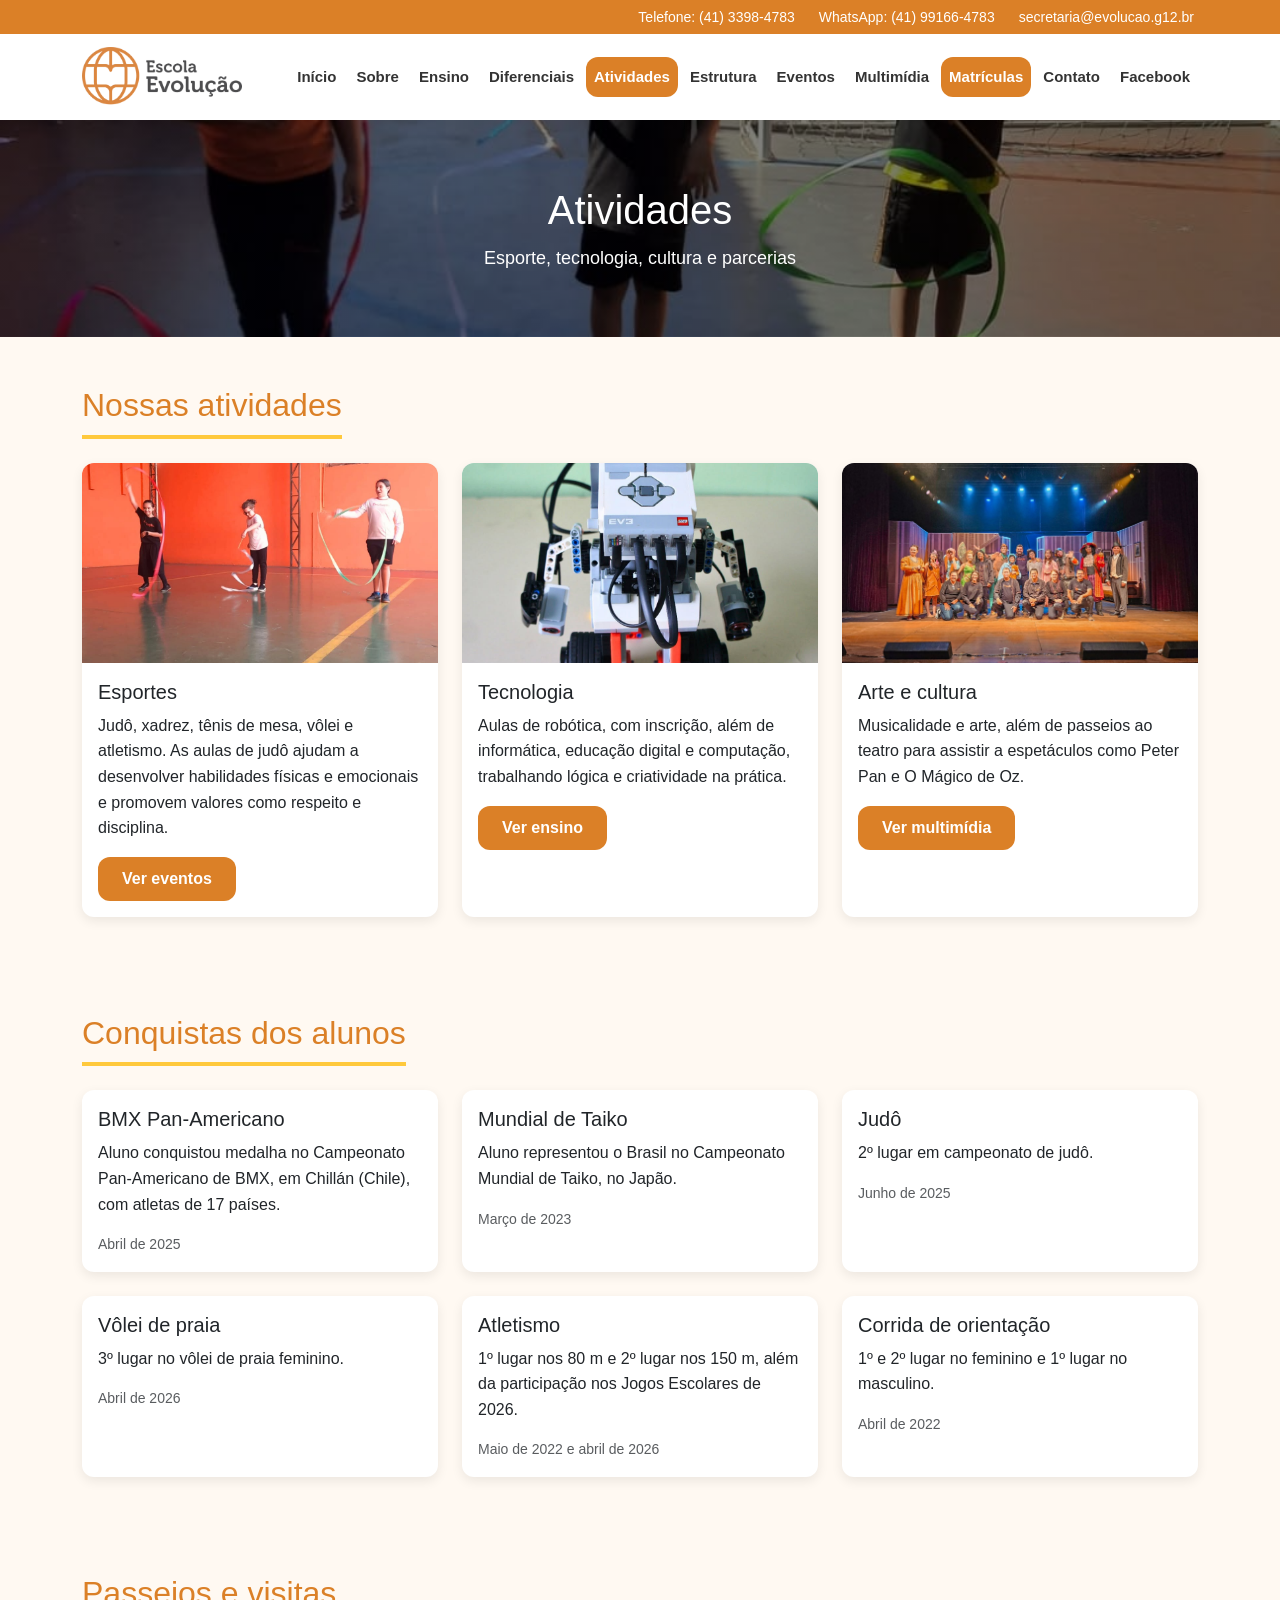
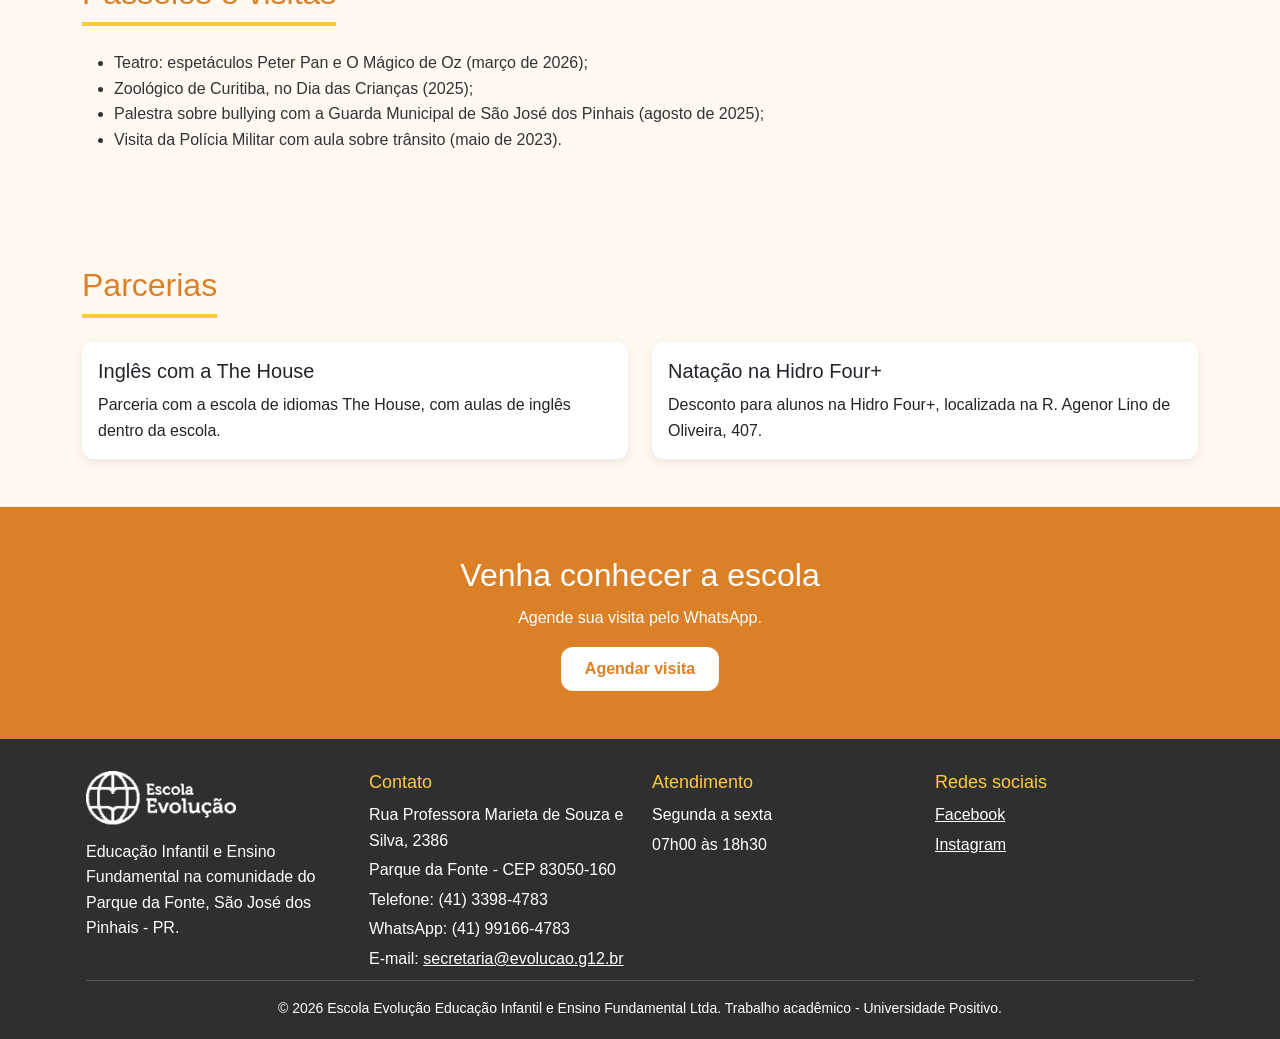
==== atividades.html @ ef8113a2 "Subindo Projeto" ====
<!DOCTYPE html>
<html lang="pt-BR">
<head>
    <meta charset="UTF-8">
    <meta name="viewport" content="width=device-width, initial-scale=1.0">
    <title>Atividades | Escola Evolução</title>
    <link rel="stylesheet" href="css/bootstrap.min.css">
    <link rel="stylesheet" href="css/style.css">
    <style>
        .banner-pagina {
            background-image: linear-gradient(rgba(0, 0, 0, 0.5), rgba(0, 0, 0, 0.5)), url("assets/images/quadra-externa.jpg");
        }
    </style>
</head>
<body>
    <header class="cabecalho">
        <div class="faixa-topo">
            <div class="conteudo faixa-topo-itens">
                <span>Telefone: (41) 3398-4783</span>
                <a href="https://wa.me/5541991664783" target="_blank">WhatsApp: (41) 99166-4783</a>
                <a href="mailto:secretaria@evolucao.g12.br">secretaria@evolucao.g12.br</a>
            </div>
        </div>
        <nav class="navbar navbar-expand-xl">
            <div class="container">
                <a class="navbar-brand logo" href="index.html">
                    <img src="assets/images/logo-color.png" alt="Logo da Escola Evolução">
                </a>
                <button class="navbar-toggler" type="button" data-bs-toggle="collapse" data-bs-target="#menu-principal" aria-controls="menu-principal" aria-expanded="false" aria-label="Abrir menu">
                    <span class="navbar-toggler-icon"></span>
                </button>
                <div class="collapse navbar-collapse" id="menu-principal">
                    <ul class="navbar-nav ms-auto gap-1">
                        <li class="nav-item"><a class="nav-link menu-link" href="index.html">Início</a></li>
                        <li class="nav-item"><a class="nav-link menu-link" href="sobre.html">Sobre</a></li>
                        <li class="nav-item"><a class="nav-link menu-link" href="ensino.html">Ensino</a></li>
                        <li class="nav-item"><a class="nav-link menu-link" href="diferenciais.html">Diferenciais</a></li>
                        <li class="nav-item"><a class="nav-link menu-link ativo" href="atividades.html">Atividades</a></li>
                        <li class="nav-item"><a class="nav-link menu-link" href="estrutura.html">Estrutura</a></li>
                        <li class="nav-item"><a class="nav-link menu-link" href="eventos.html">Eventos</a></li>
                        <li class="nav-item"><a class="nav-link menu-link" href="multimidia.html">Multimídia</a></li>
                        <li class="nav-item"><a class="nav-link menu-link menu-destaque" href="matriculas.html">Matrículas</a></li>
                        <li class="nav-item"><a class="nav-link menu-link" href="contato.html">Contato</a></li>
                        <li class="nav-item"><a class="nav-link menu-link" href="https://www.facebook.com/evolucaosjp" target="_blank">Facebook</a></li>
                    </ul>
                </div>
            </div>
        </nav>
    </header>

    <main>
        <section class="banner-pagina">
            <div class="container">
                <h1>Atividades</h1>
                <p>Esporte, tecnologia, cultura e parcerias</p>
            </div>
        </section>

        <section class="secao">
            <div class="container">
                <h2 class="titulo-secao">Nossas atividades</h2>
                <div class="row g-4">
                    <div class="col-md-4">
                        <article class="card card-escola h-100">
                            <img src="assets/images/quadra-coberta.jpg" class="card-img-top" alt="Quadra coberta com parede laranja e alunos em atividade">
                            <div class="card-body">
                                <h3 class="card-title fs-5">Esportes</h3>
                                <p class="card-text">Judô, xadrez, tênis de mesa, vôlei e atletismo. As aulas de judô ajudam a desenvolver habilidades físicas e emocionais e promovem valores como respeito e disciplina.</p>
                                <a class="btn btn-escola" href="eventos.html">Ver eventos</a>
                            </div>
                        </article>
                    </div>
                    <div class="col-md-4">
                        <article class="card card-escola h-100">
                            <img src="assets/images/robotica.jpg" class="card-img-top" alt="Robô de robótica educacional montado pelos alunos">
                            <div class="card-body">
                                <h3 class="card-title fs-5">Tecnologia</h3>
                                <p class="card-text">Aulas de robótica, com inscrição, além de informática, educação digital e computação, trabalhando lógica e criatividade na prática.</p>
                                <a class="btn btn-escola" href="ensino.html">Ver ensino</a>
                            </div>
                        </article>
                    </div>
                    <div class="col-md-4">
                        <article class="card card-escola h-100">
                            <img src="assets/images/teatro-peter-pan.jpg" class="card-img-top" alt="Alunos no palco do teatro após o espetáculo Peter Pan">
                            <div class="card-body">
                                <h3 class="card-title fs-5">Arte e cultura</h3>
                                <p class="card-text">Musicalidade e arte, além de passeios ao teatro para assistir a espetáculos como Peter Pan e O Mágico de Oz.</p>
                                <a class="btn btn-escola" href="multimidia.html">Ver multimídia</a>
                            </div>
                        </article>
                    </div>
                </div>
            </div>
        </section>

        <section class="secao">
            <div class="container">
                <h2 class="titulo-secao">Conquistas dos alunos</h2>
                <div class="row g-4">
                    <div class="col-md-6 col-lg-4">
                        <article class="card card-escola h-100">
                            <div class="card-body">
                                <h3 class="card-title fs-5">BMX Pan-Americano</h3>
                                <p class="card-text">Aluno conquistou medalha no Campeonato Pan-Americano de BMX, em Chillán (Chile), com atletas de 17 países.</p>
                                <p class="small text-muted mb-0">Abril de 2025</p>
                            </div>
                        </article>
                    </div>
                    <div class="col-md-6 col-lg-4">
                        <article class="card card-escola h-100">
                            <div class="card-body">
                                <h3 class="card-title fs-5">Mundial de Taiko</h3>
                                <p class="card-text">Aluno representou o Brasil no Campeonato Mundial de Taiko, no Japão.</p>
                                <p class="small text-muted mb-0">Março de 2023</p>
                            </div>
                        </article>
                    </div>
                    <div class="col-md-6 col-lg-4">
                        <article class="card card-escola h-100">
                            <div class="card-body">
                                <h3 class="card-title fs-5">Judô</h3>
                                <p class="card-text">2º lugar em campeonato de judô.</p>
                                <p class="small text-muted mb-0">Junho de 2025</p>
                            </div>
                        </article>
                    </div>
                    <div class="col-md-6 col-lg-4">
                        <article class="card card-escola h-100">
                            <div class="card-body">
                                <h3 class="card-title fs-5">Vôlei de praia</h3>
                                <p class="card-text">3º lugar no vôlei de praia feminino.</p>
                                <p class="small text-muted mb-0">Abril de 2026</p>
                            </div>
                        </article>
                    </div>
                    <div class="col-md-6 col-lg-4">
                        <article class="card card-escola h-100">
                            <div class="card-body">
                                <h3 class="card-title fs-5">Atletismo</h3>
                                <p class="card-text">1º lugar nos 80 m e 2º lugar nos 150 m, além da participação nos Jogos Escolares de 2026.</p>
                                <p class="small text-muted mb-0">Maio de 2022 e abril de 2026</p>
                            </div>
                        </article>
                    </div>
                    <div class="col-md-6 col-lg-4">
                        <article class="card card-escola h-100">
                            <div class="card-body">
                                <h3 class="card-title fs-5">Corrida de orientação</h3>
                                <p class="card-text">1º e 2º lugar no feminino e 1º lugar no masculino.</p>
                                <p class="small text-muted mb-0">Abril de 2022</p>
                            </div>
                        </article>
                    </div>
                </div>
            </div>
        </section>

        <section class="secao">
            <div class="container">
                <h2 class="titulo-secao">Passeios e visitas</h2>
                <ul>
                    <li>Teatro: espetáculos Peter Pan e O Mágico de Oz (março de 2026);</li>
                    <li>Zoológico de Curitiba, no Dia das Crianças (2025);</li>
                    <li>Palestra sobre bullying com a Guarda Municipal de São José dos Pinhais (agosto de 2025);</li>
                    <li>Visita da Polícia Militar com aula sobre trânsito (maio de 2023).</li>
                </ul>
            </div>
        </section>

        <section class="secao">
            <div class="container">
                <h2 class="titulo-secao">Parcerias</h2>
                <div class="row g-4">
                    <div class="col-md-6">
                        <article class="card card-escola h-100">
                            <div class="card-body">
                                <h3 class="card-title fs-5">Inglês com a The House</h3>
                                <p class="card-text">Parceria com a escola de idiomas The House, com aulas de inglês dentro da escola.</p>
                            </div>
                        </article>
                    </div>
                    <div class="col-md-6">
                        <article class="card card-escola h-100">
                            <div class="card-body">
                                <h3 class="card-title fs-5">Natação na Hidro Four+</h3>
                                <p class="card-text">Desconto para alunos na Hidro Four+, localizada na R. Agenor Lino de Oliveira, 407.</p>
                            </div>
                        </article>
                    </div>
                </div>
            </div>
        </section>

        <section class="faixa-chamada">
            <div class="container">
                <h2>Venha conhecer a escola</h2>
                <p>Agende sua visita pelo WhatsApp.</p>
                <a class="btn btn-escola btn-claro" href="https://wa.me/5541991664783" target="_blank">Agendar visita</a>
            </div>
        </section>
    </main>

    <footer class="rodape">
        <div class="conteudo">
            <div class="rodape-colunas">
                <div>
                    <img class="rodape-logo" src="assets/images/logo-white.png" alt="Logo da Escola Evolução">
                    <p>Educação Infantil e Ensino Fundamental na comunidade do Parque da Fonte, São José dos Pinhais - PR.</p>
                </div>
                <div>
                    <h3>Contato</h3>
                    <p>Rua Professora Marieta de Souza e Silva, 2386</p>
                    <p>Parque da Fonte - CEP 83050-160</p>
                    <p>Telefone: (41) 3398-4783</p>
                    <p>WhatsApp: (41) 99166-4783</p>
                    <p>E-mail: <a href="mailto:secretaria@evolucao.g12.br">secretaria@evolucao.g12.br</a></p>
                </div>
                <div>
                    <h3>Atendimento</h3>
                    <p>Segunda a sexta</p>
                    <p>07h00 às 18h30</p>
                </div>
                <div>
                    <h3>Redes sociais</h3>
                    <p><a href="https://www.facebook.com/evolucaosjp" target="_blank">Facebook</a></p>
                    <p><a href="https://www.instagram.com/evolucaosjp" target="_blank">Instagram</a></p>
                </div>
            </div>
            <p class="rodape-copyright">&copy; 2026 Escola Evolução Educação Infantil e Ensino Fundamental Ltda. Trabalho acadêmico - Universidade Positivo.</p>
        </div>
    </footer>

    <script src="js/bootstrap.bundle.min.js"></script>
    <script src="js/script.js"></script>
</body>
</html>
---- css/style.css ----
/*
    Projeto: Site institucional - Escola Evolução (São José dos Pinhais - PR)
    Disciplina: Desenvolvimento Front-End para Web - Universidade Positivo
    Arquivo: style.css
    Descrição: estilos compartilhados por todas as páginas (com Bootstrap e com CSS puro).
*/

:root {
    --cor-principal: #DB8027;
    --cor-principal-escura: #B5651A;
    --cor-destaque: #FFC93C;
    --cor-texto: #333333;
    --cor-fundo: #FFF9F2;
    --cor-branca: #FFFFFF;
    --cor-rodape: #2F2F2F;
    --fonte-texto: Arial, Helvetica, sans-serif;
    --fonte-titulo: "Arial Rounded MT Bold", Arial, Helvetica, sans-serif;
    --raio: 12px;
    --sombra: 0 4px 12px rgba(0, 0, 0, 0.08);
}

* {
    box-sizing: border-box;
}

body {
    margin: 0;
    font-family: var(--fonte-texto);
    font-size: 16px;
    line-height: 1.6;
    color: var(--cor-texto);
    background-color: var(--cor-fundo);
}

h1,
h2,
h3 {
    font-family: var(--fonte-titulo);
    color: var(--cor-principal);
    line-height: 1.3;
}

a {
    color: var(--cor-principal);
}

img {
    max-width: 100%;
    display: block;
}

.conteudo {
    max-width: 1140px;
    margin: 0 auto;
    padding: 0 16px;
}

.secao {
    padding: 48px 0;
}

.titulo-secao {
    display: inline-block;
    margin-bottom: 24px;
    padding-bottom: 8px;
    border-bottom: 4px solid var(--cor-destaque);
}

.btn-escola {
    display: inline-block;
    padding: 10px 24px;
    border: none;
    border-radius: var(--raio);
    background-color: var(--cor-principal);
    color: var(--cor-branca);
    font-weight: bold;
    text-decoration: none;
    cursor: pointer;
}

.btn-escola:hover {
    background-color: var(--cor-principal-escura);
    color: var(--cor-branca);
}

.card-escola {
    background-color: var(--cor-branca);
    border: none;
    border-radius: var(--raio);
    box-shadow: var(--sombra);
    overflow: hidden;
}

.card-escola img {
    width: 100%;
    height: 200px;
    object-fit: cover;
}

.cabecalho {
    background-color: var(--cor-branca);
    box-shadow: var(--sombra);
}

.logo img {
    height: 60px;
    width: auto;
}

.menu-link {
    display: block;
    padding: 8px 10px;
    border-radius: var(--raio);
    color: var(--cor-texto);
    font-size: 15px;
    font-weight: bold;
    text-decoration: none;
}

.menu-link:hover,
.menu-link.ativo {
    background-color: var(--cor-principal);
    color: var(--cor-branca);
}

.menu {
    display: flex;
    flex-wrap: wrap;
    justify-content: space-between;
    align-items: center;
    padding-top: 10px;
    padding-bottom: 10px;
}

#menu-botao {
    padding: 6px 12px;
    border: 2px solid var(--cor-principal);
    border-radius: var(--raio);
    background-color: var(--cor-branca);
    color: var(--cor-principal);
    font-size: 24px;
    cursor: pointer;
}

.menu-lista {
    display: none;
    width: 100%;
    margin: 10px 0 0;
    padding: 0;
    list-style: none;
}

.menu-lista.aberto {
    display: flex;
    flex-direction: column;
    gap: 4px;
}

.menu-link.menu-destaque {
    background-color: var(--cor-principal);
    color: var(--cor-branca);
}

.menu-link.menu-destaque:hover {
    background-color: var(--cor-principal-escura);
}

.faixa-topo {
    padding: 6px 0;
    background-color: var(--cor-principal);
    color: var(--cor-branca);
    font-size: 14px;
}

.faixa-topo-itens {
    display: flex;
    flex-wrap: wrap;
    justify-content: center;
    gap: 4px 24px;
}

.faixa-topo a {
    color: var(--cor-branca);
    text-decoration: none;
}

.banner-pagina {
    padding: 64px 0;
    background-color: var(--cor-principal);
    background-size: cover;
    background-position: center;
    color: var(--cor-branca);
    text-align: center;
}

.banner-grande {
    padding: 120px 0;
}

.banner-pagina h1 {
    margin: 0 0 8px;
    color: var(--cor-branca);
}

.banner-pagina p {
    margin: 0;
    font-size: 18px;
}

.duas-colunas {
    display: flex;
    flex-direction: column;
    align-items: center;
    gap: 32px;
}

.duas-colunas > * {
    flex: 1;
}

.duas-colunas img {
    width: 100%;
    max-height: 400px;
    object-fit: cover;
    border-radius: var(--raio);
    box-shadow: var(--sombra);
}

.lista-blocos {
    display: flex;
    flex-wrap: wrap;
    gap: 24px;
}

.lista-blocos > * {
    flex: 1 1 240px;
}

.card-corpo {
    padding: 20px;
}

.card-corpo h3 {
    margin-top: 0;
}

.video-vertical {
    display: block;
    width: auto;
    max-width: 100%;
    max-height: 600px;
    margin: 0 auto;
}

.imagem-secao {
    height: 320px;
    object-fit: cover;
}

.galeria {
    display: grid;
    grid-template-columns: 1fr;
    gap: 16px;
}

.galeria figure {
    margin: 0;
}

.tabela-escola thead th {
    background-color: var(--cor-principal);
    color: var(--cor-branca);
}

.campo {
    border: 2px solid #DDDDDD;
    border-radius: var(--raio);
}

.campo:hover {
    border-color: var(--cor-destaque);
}

.campo:focus {
    border-color: var(--cor-principal);
    box-shadow: 0 0 0 3px rgba(219, 128, 39, 0.25);
    outline: none;
}

.campo:focus:invalid {
    border-color: #DC3545;
    box-shadow: 0 0 0 3px rgba(220, 53, 69, 0.25);
}

.linha-tempo {
    margin: 0;
    padding: 0 0 0 24px;
    border-left: 4px solid var(--cor-principal);
    list-style: none;
}

.linha-tempo li {
    margin-bottom: 24px;
}

.linha-tempo-ano {
    display: inline-block;
    padding: 2px 12px;
    border-radius: var(--raio);
    background-color: var(--cor-principal);
    color: var(--cor-branca);
    font-weight: bold;
}

.lista-valores {
    display: flex;
    flex-wrap: wrap;
    gap: 12px;
    margin: 24px 0;
    padding: 0;
    list-style: none;
}

.lista-valores li {
    padding: 8px 18px;
    border: 2px solid var(--cor-principal);
    border-radius: var(--raio);
    background-color: var(--cor-branca);
    color: var(--cor-principal-escura);
    font-weight: bold;
}

.citacao {
    margin: 0;
    padding: 16px 24px;
    border-left: 6px solid var(--cor-principal);
    background-color: var(--cor-branca);
    border-radius: var(--raio);
    font-size: 20px;
}

.faixa-chamada {
    padding: 48px 0;
    background-color: var(--cor-principal);
    color: var(--cor-branca);
    text-align: center;
}

.faixa-chamada h2 {
    margin-top: 0;
    color: var(--cor-branca);
}

.btn-claro {
    background-color: var(--cor-branca);
    color: var(--cor-principal);
}

.btn-claro:hover {
    background-color: var(--cor-destaque);
    color: var(--cor-texto);
}

.rodape {
    padding: 32px 0 16px;
    background-color: var(--cor-rodape);
    color: var(--cor-branca);
}

.rodape-colunas {
    display: flex;
    flex-direction: column;
    gap: 24px;
}

.rodape-colunas > div {
    flex: 1;
}

.rodape-logo {
    height: 56px;
    width: auto;
    margin-bottom: 12px;
}

.rodape h3 {
    margin-top: 0;
    font-size: 18px;
    color: var(--cor-destaque);
}

.rodape p {
    margin: 4px 0;
}

.rodape a {
    color: var(--cor-branca);
}

.rodape a:hover {
    color: var(--cor-destaque);
}

.rodape-copyright {
    margin-top: 24px;
    padding-top: 16px;
    border-top: 1px solid #555555;
    text-align: center;
    font-size: 14px;
}

@media (min-width: 768px) {
    .faixa-topo-itens {
        justify-content: flex-end;
    }

    .duas-colunas {
        flex-direction: row;
    }

    .galeria {
        grid-template-columns: repeat(2, 1fr);
    }

    .rodape-colunas {
        flex-direction: row;
        justify-content: space-between;
    }
}

@media (min-width: 1200px) {
    #menu-botao {
        display: none;
    }

    .menu-lista {
        display: flex;
        flex-direction: row;
        gap: 4px;
        width: auto;
        margin: 0;
    }

    .galeria {
        grid-template-columns: repeat(4, 1fr);
    }
}
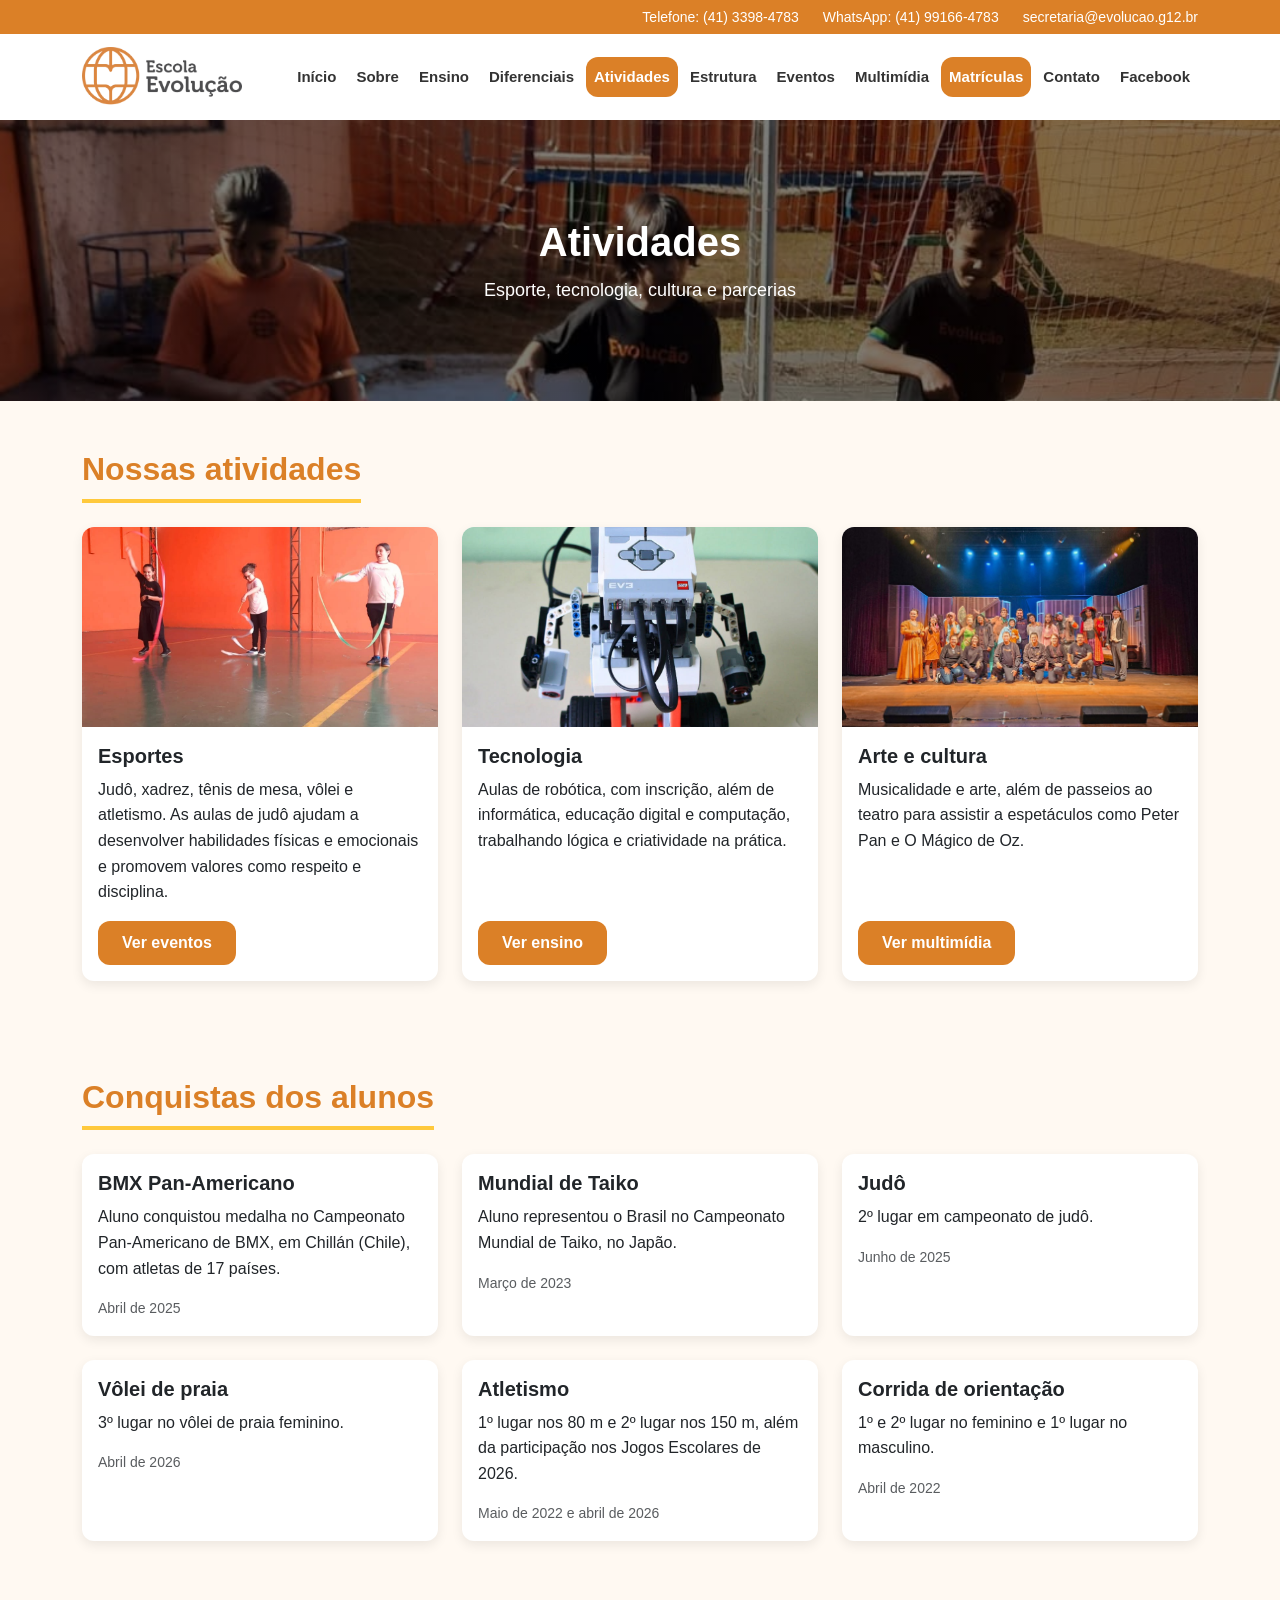
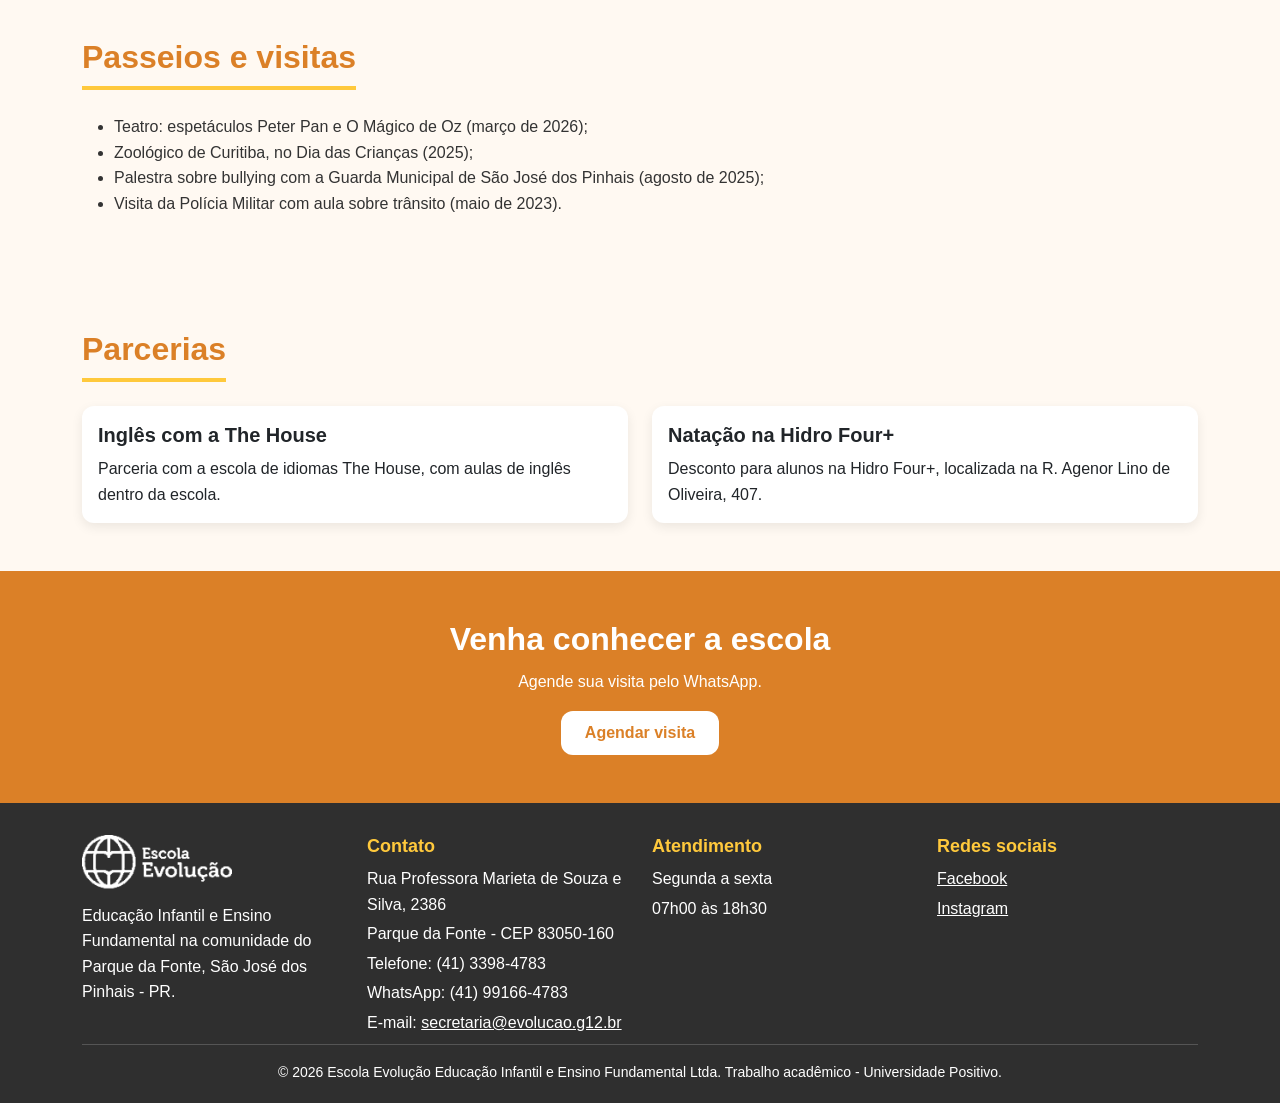
==== commit 0c841bf3: "Alguns ajustes" ====
--- a/atividades.html
+++ b/atividades.html
@@ -8,7 +8,8 @@
     <link rel="stylesheet" href="css/style.css">
     <style>
         .banner-pagina {
-            background-image: linear-gradient(rgba(0, 0, 0, 0.5), rgba(0, 0, 0, 0.5)), url("assets/images/quadra-externa.jpg");
+            background-image: linear-gradient(rgba(0, 0, 0, 0.5), rgba(0, 0, 0, 0.5)), url("img/quadra-externa.jpg");
+            background-position: center 25%;
         }
     </style>
 </head>
@@ -24,7 +25,7 @@
         <nav class="navbar navbar-expand-xl">
             <div class="container">
                 <a class="navbar-brand logo" href="index.html">
-                    <img src="assets/images/logo-color.png" alt="Logo da Escola Evolução">
+                    <img src="img/logo-color.png" alt="Logo da Escola Evolução">
                 </a>
                 <button class="navbar-toggler" type="button" data-bs-toggle="collapse" data-bs-target="#menu-principal" aria-controls="menu-principal" aria-expanded="false" aria-label="Abrir menu">
                     <span class="navbar-toggler-icon"></span>
@@ -62,31 +63,31 @@
                 <div class="row g-4">
                     <div class="col-md-4">
                         <article class="card card-escola h-100">
-                            <img src="assets/images/quadra-coberta.jpg" class="card-img-top" alt="Quadra coberta com parede laranja e alunos em atividade">
-                            <div class="card-body">
+                            <img src="img/quadra-coberta.jpg" class="card-img-top" alt="Quadra coberta com parede laranja e alunos em atividade">
+                            <div class="card-body d-flex flex-column">
                                 <h3 class="card-title fs-5">Esportes</h3>
                                 <p class="card-text">Judô, xadrez, tênis de mesa, vôlei e atletismo. As aulas de judô ajudam a desenvolver habilidades físicas e emocionais e promovem valores como respeito e disciplina.</p>
-                                <a class="btn btn-escola" href="eventos.html">Ver eventos</a>
+                                <a class="btn btn-escola mt-auto align-self-start" href="eventos.html">Ver eventos</a>
                             </div>
                         </article>
                     </div>
                     <div class="col-md-4">
                         <article class="card card-escola h-100">
-                            <img src="assets/images/robotica.jpg" class="card-img-top" alt="Robô de robótica educacional montado pelos alunos">
-                            <div class="card-body">
+                            <img src="img/robotica.jpg" class="card-img-top" alt="Robô de robótica educacional montado pelos alunos">
+                            <div class="card-body d-flex flex-column">
                                 <h3 class="card-title fs-5">Tecnologia</h3>
                                 <p class="card-text">Aulas de robótica, com inscrição, além de informática, educação digital e computação, trabalhando lógica e criatividade na prática.</p>
-                                <a class="btn btn-escola" href="ensino.html">Ver ensino</a>
+                                <a class="btn btn-escola mt-auto align-self-start" href="ensino.html">Ver ensino</a>
                             </div>
                         </article>
                     </div>
                     <div class="col-md-4">
                         <article class="card card-escola h-100">
-                            <img src="assets/images/teatro-peter-pan.jpg" class="card-img-top" alt="Alunos no palco do teatro após o espetáculo Peter Pan">
-                            <div class="card-body">
+                            <img src="img/teatro-peter-pan.jpg" class="card-img-top" alt="Alunos no palco do teatro após o espetáculo Peter Pan">
+                            <div class="card-body d-flex flex-column">
                                 <h3 class="card-title fs-5">Arte e cultura</h3>
                                 <p class="card-text">Musicalidade e arte, além de passeios ao teatro para assistir a espetáculos como Peter Pan e O Mágico de Oz.</p>
-                                <a class="btn btn-escola" href="multimidia.html">Ver multimídia</a>
+                                <a class="btn btn-escola mt-auto align-self-start" href="multimidia.html">Ver multimídia</a>
                             </div>
                         </article>
                     </div>
@@ -205,7 +206,7 @@
         <div class="conteudo">
             <div class="rodape-colunas">
                 <div>
-                    <img class="rodape-logo" src="assets/images/logo-white.png" alt="Logo da Escola Evolução">
+                    <img class="rodape-logo" src="img/logo-white.png" alt="Logo da Escola Evolução">
                     <p>Educação Infantil e Ensino Fundamental na comunidade do Parque da Fonte, São José dos Pinhais - PR.</p>
                 </div>
                 <div>
--- a/css/style.css
+++ b/css/style.css
@@ -35,9 +35,31 @@
 h1,
 h2,
 h3 {
+    margin-top: 0;
+    margin-bottom: 8px;
     font-family: var(--fonte-titulo);
+    font-weight: bold;
     color: var(--cor-principal);
     line-height: 1.3;
+}
+
+h1 {
+    font-size: 2rem;
+}
+
+h2 {
+    font-size: 1.75rem;
+}
+
+h3 {
+    font-size: 1.5rem;
+}
+
+p,
+ul,
+ol {
+    margin-top: 0;
+    margin-bottom: 16px;
 }
 
 a {
@@ -52,7 +74,7 @@
 .conteudo {
     max-width: 1140px;
     margin: 0 auto;
-    padding: 0 16px;
+    padding: 0 12px;
 }
 
 .secao {
@@ -102,6 +124,12 @@
     box-shadow: var(--sombra);
 }
 
+.logo {
+    display: block;
+    margin-right: 16px;
+    padding: 5px 0;
+}
+
 .logo img {
     height: 60px;
     width: auto;
@@ -128,8 +156,8 @@
     flex-wrap: wrap;
     justify-content: space-between;
     align-items: center;
-    padding-top: 10px;
-    padding-bottom: 10px;
+    padding-top: 8px;
+    padding-bottom: 8px;
 }
 
 #menu-botao {
@@ -185,7 +213,7 @@
 }
 
 .banner-pagina {
-    padding: 64px 0;
+    padding: 96px 0;
     background-color: var(--cor-principal);
     background-size: cover;
     background-position: center;
@@ -410,6 +438,14 @@
 }
 
 @media (min-width: 768px) {
+    h1 {
+        font-size: 2.5rem;
+    }
+
+    h2 {
+        font-size: 2rem;
+    }
+
     .faixa-topo-itens {
         justify-content: flex-end;
     }
@@ -445,3 +481,9 @@
         grid-template-columns: repeat(4, 1fr);
     }
 }
+
+@media (min-width: 1400px) {
+    .conteudo {
+        max-width: 1320px;
+    }
+}
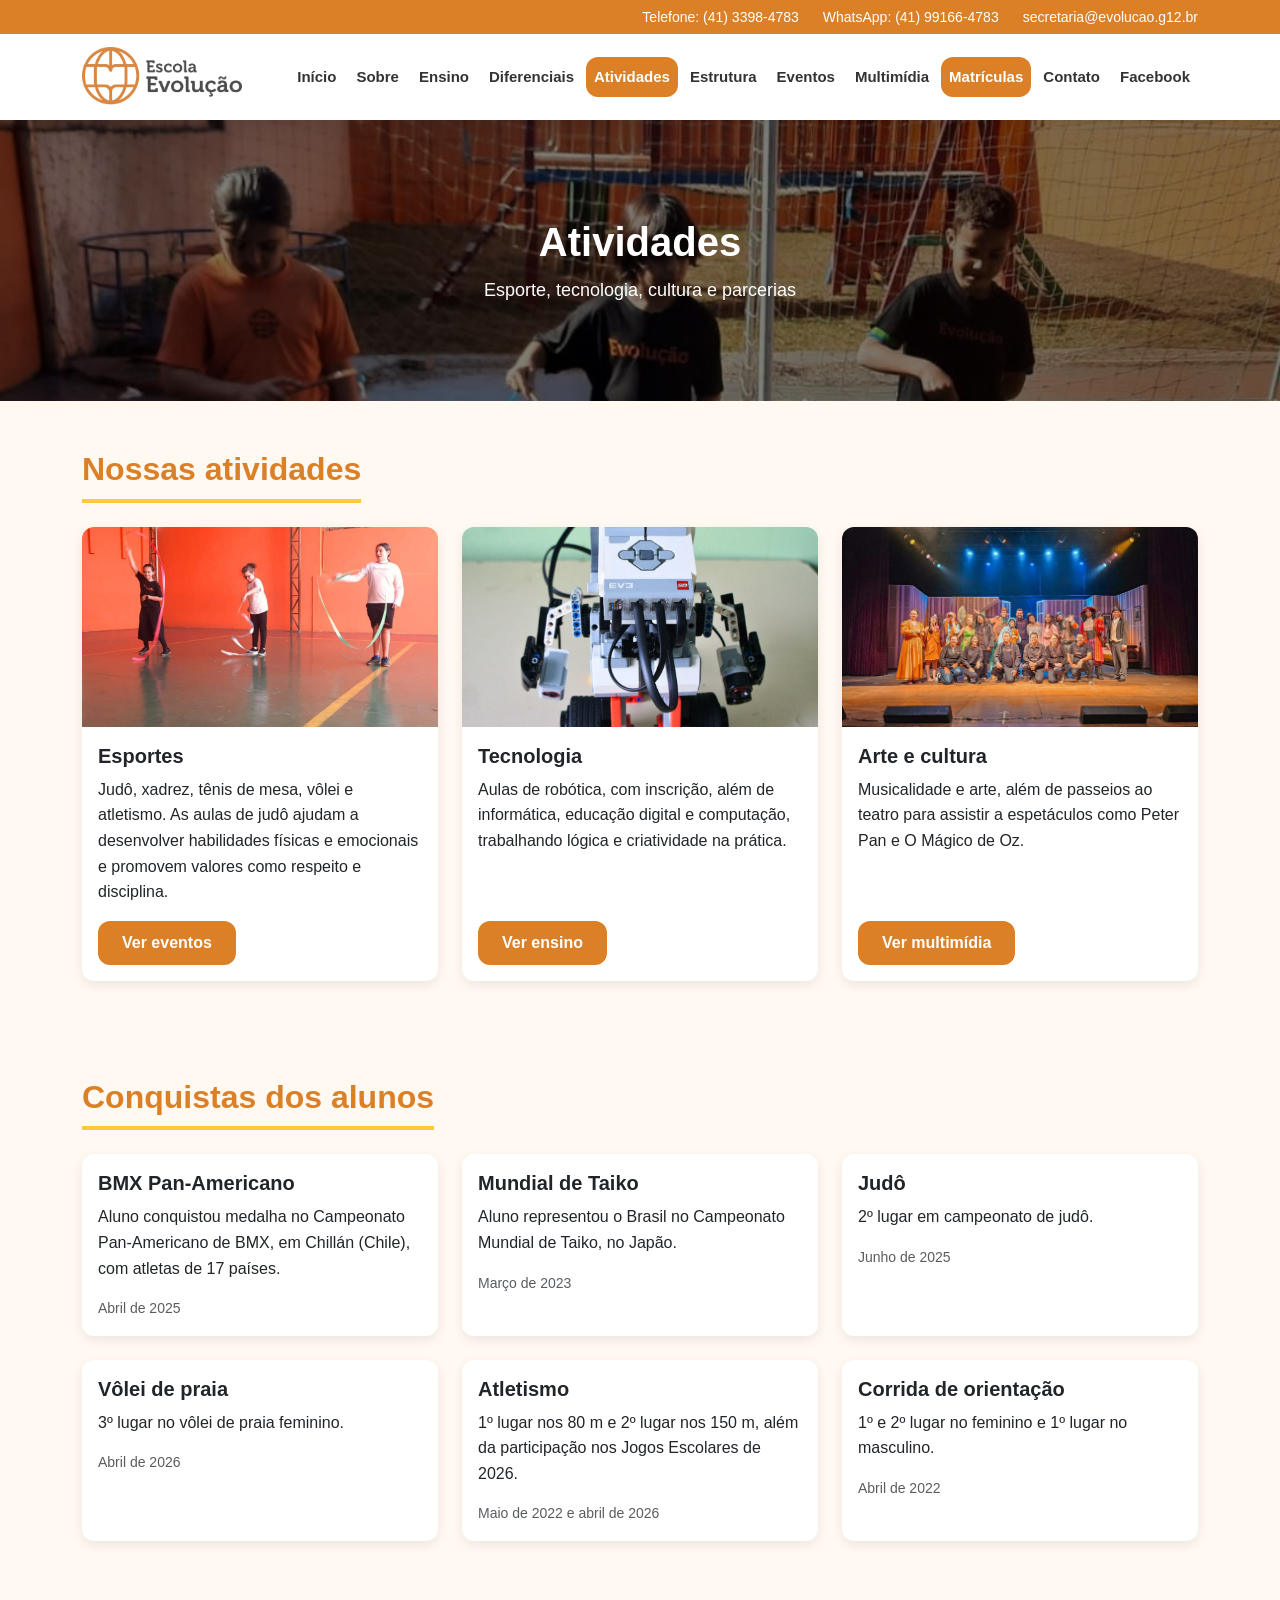
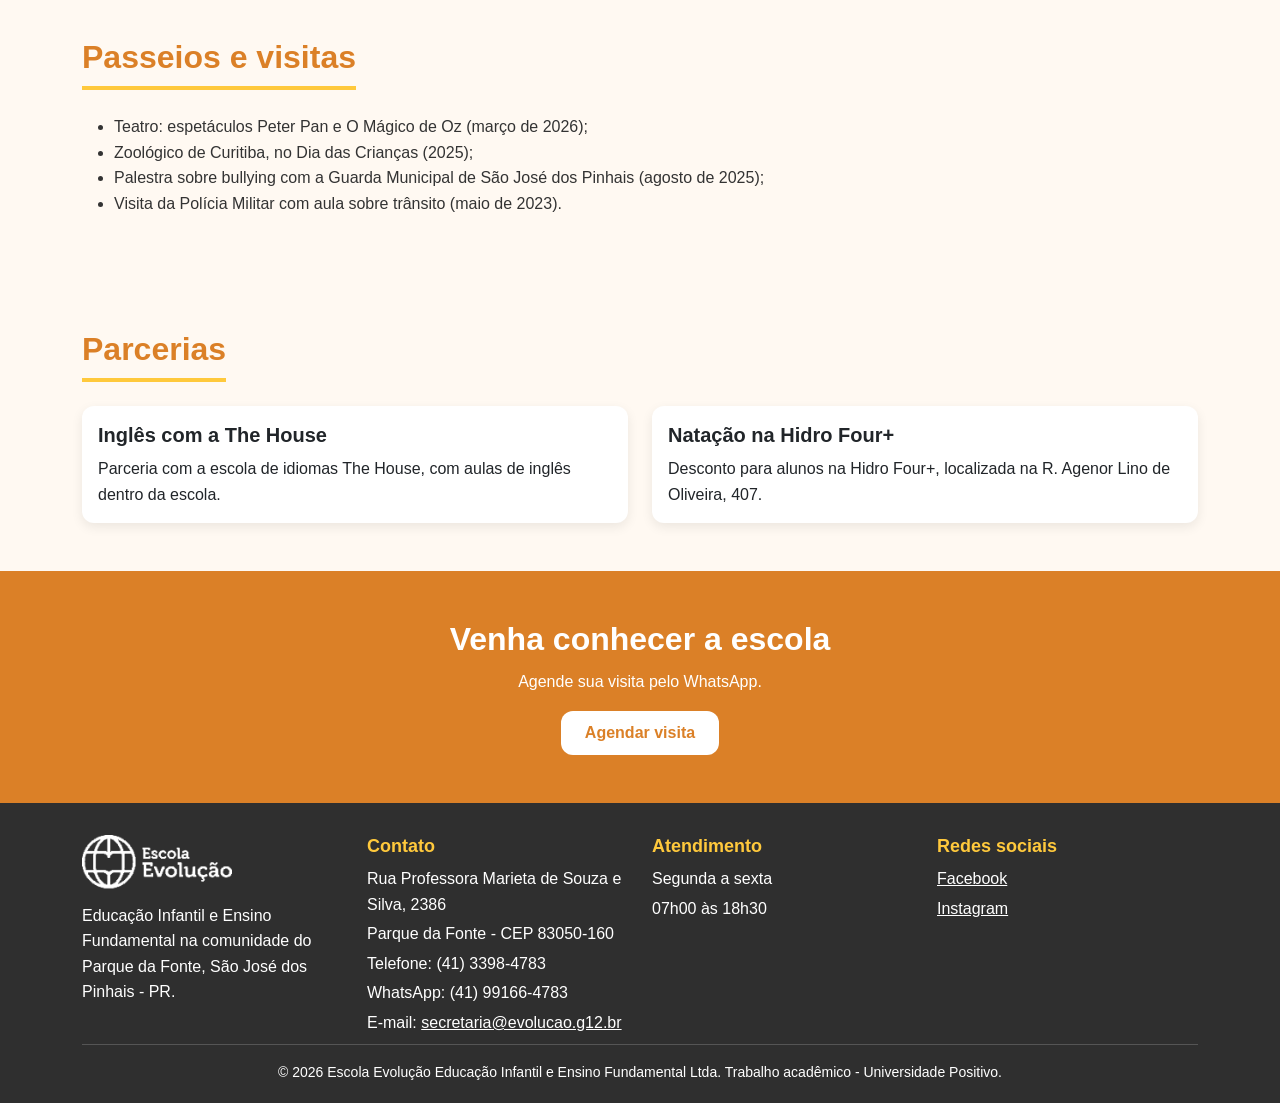
==== commit c6c2520c: "Melhorando o menu" ====
--- a/atividades.html
+++ b/atividades.html
@@ -28,7 +28,7 @@
                     <img src="img/logo-color.png" alt="Logo da Escola Evolução">
                 </a>
                 <button class="navbar-toggler" type="button" data-bs-toggle="collapse" data-bs-target="#menu-principal" aria-controls="menu-principal" aria-expanded="false" aria-label="Abrir menu">
-                    <span class="navbar-toggler-icon"></span>
+                    ☰
                 </button>
                 <div class="collapse navbar-collapse" id="menu-principal">
                     <ul class="navbar-nav ms-auto gap-1">
--- a/css/style.css
+++ b/css/style.css
@@ -120,6 +120,9 @@
 }
 
 .cabecalho {
+    position: sticky;
+    top: 0;
+    z-index: 1000;
     background-color: var(--cor-branca);
     box-shadow: var(--sombra);
 }
@@ -137,7 +140,7 @@
 
 .menu-link {
     display: block;
-    padding: 8px 10px;
+    padding: 8px;
     border-radius: var(--raio);
     color: var(--cor-texto);
     font-size: 15px;
@@ -160,7 +163,8 @@
     padding-bottom: 8px;
 }
 
-#menu-botao {
+#menu-botao,
+.navbar-toggler {
     padding: 6px 12px;
     border: 2px solid var(--cor-principal);
     border-radius: var(--raio);
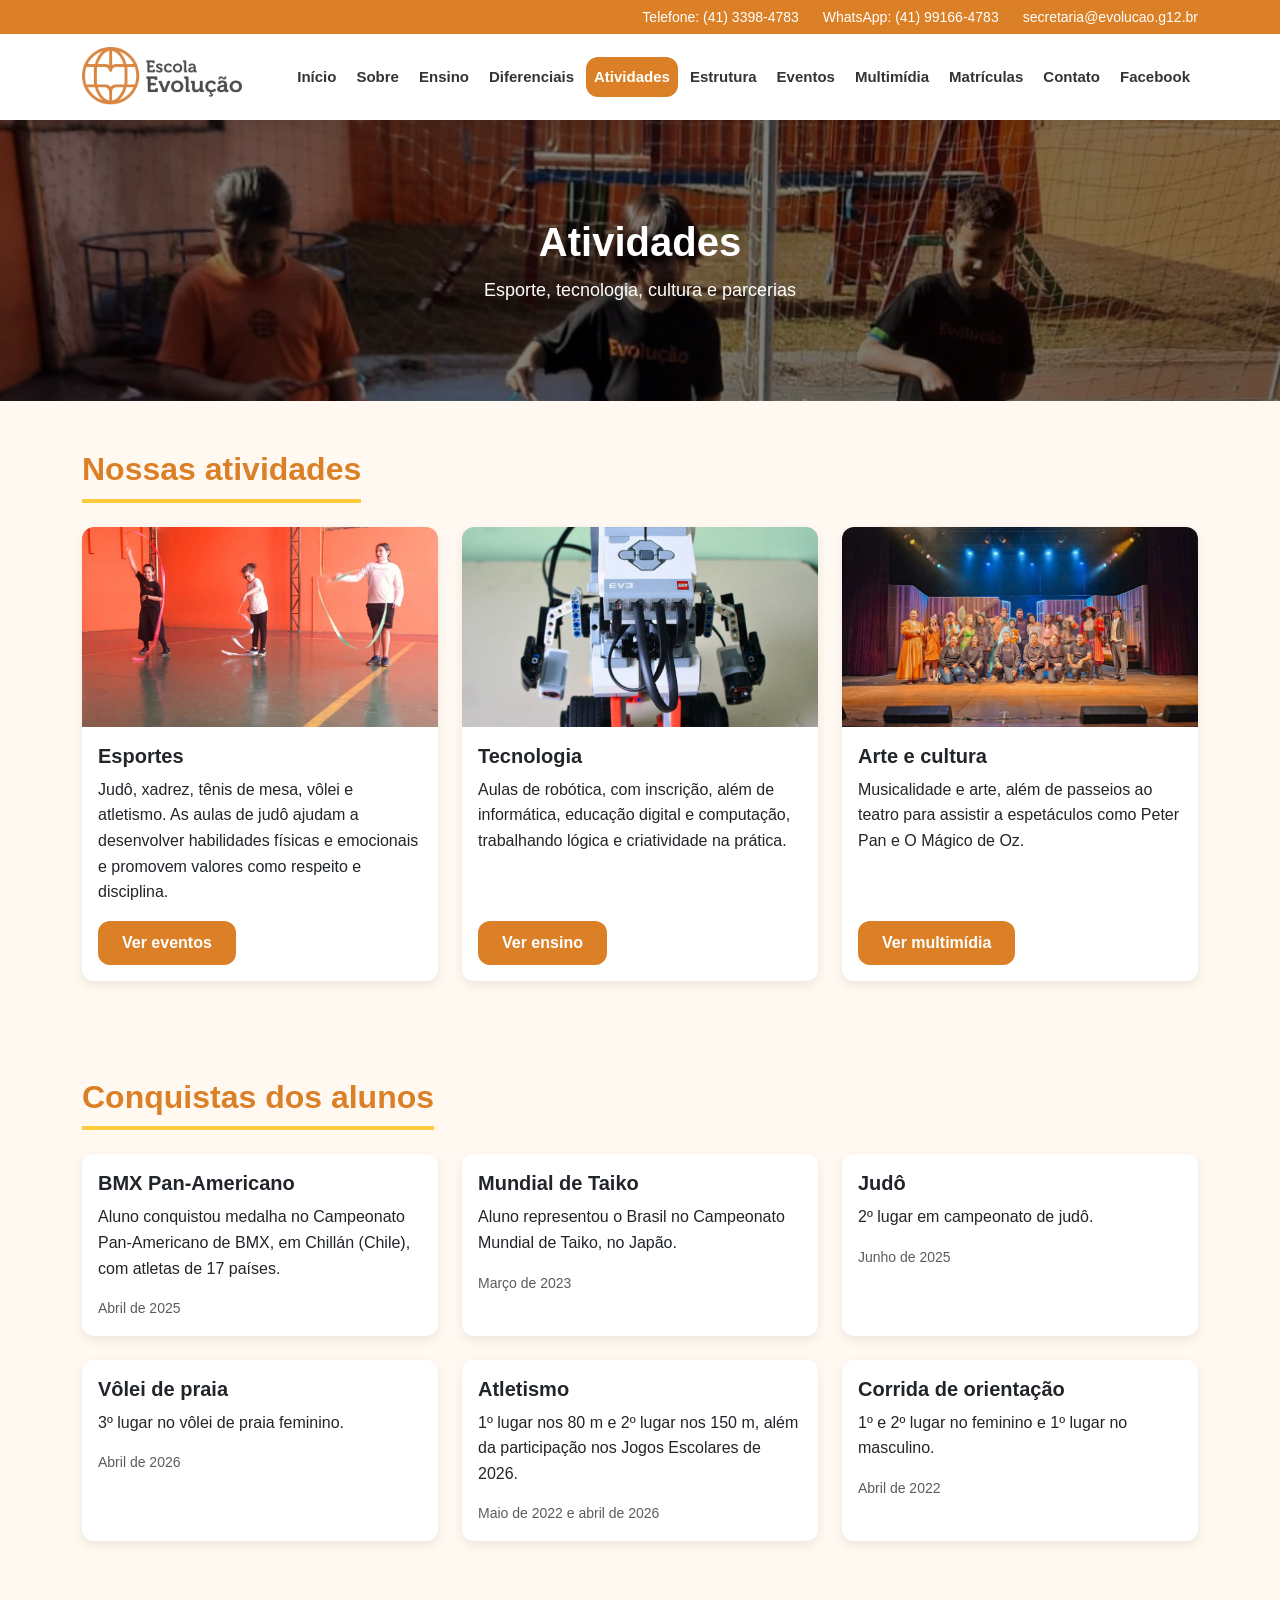
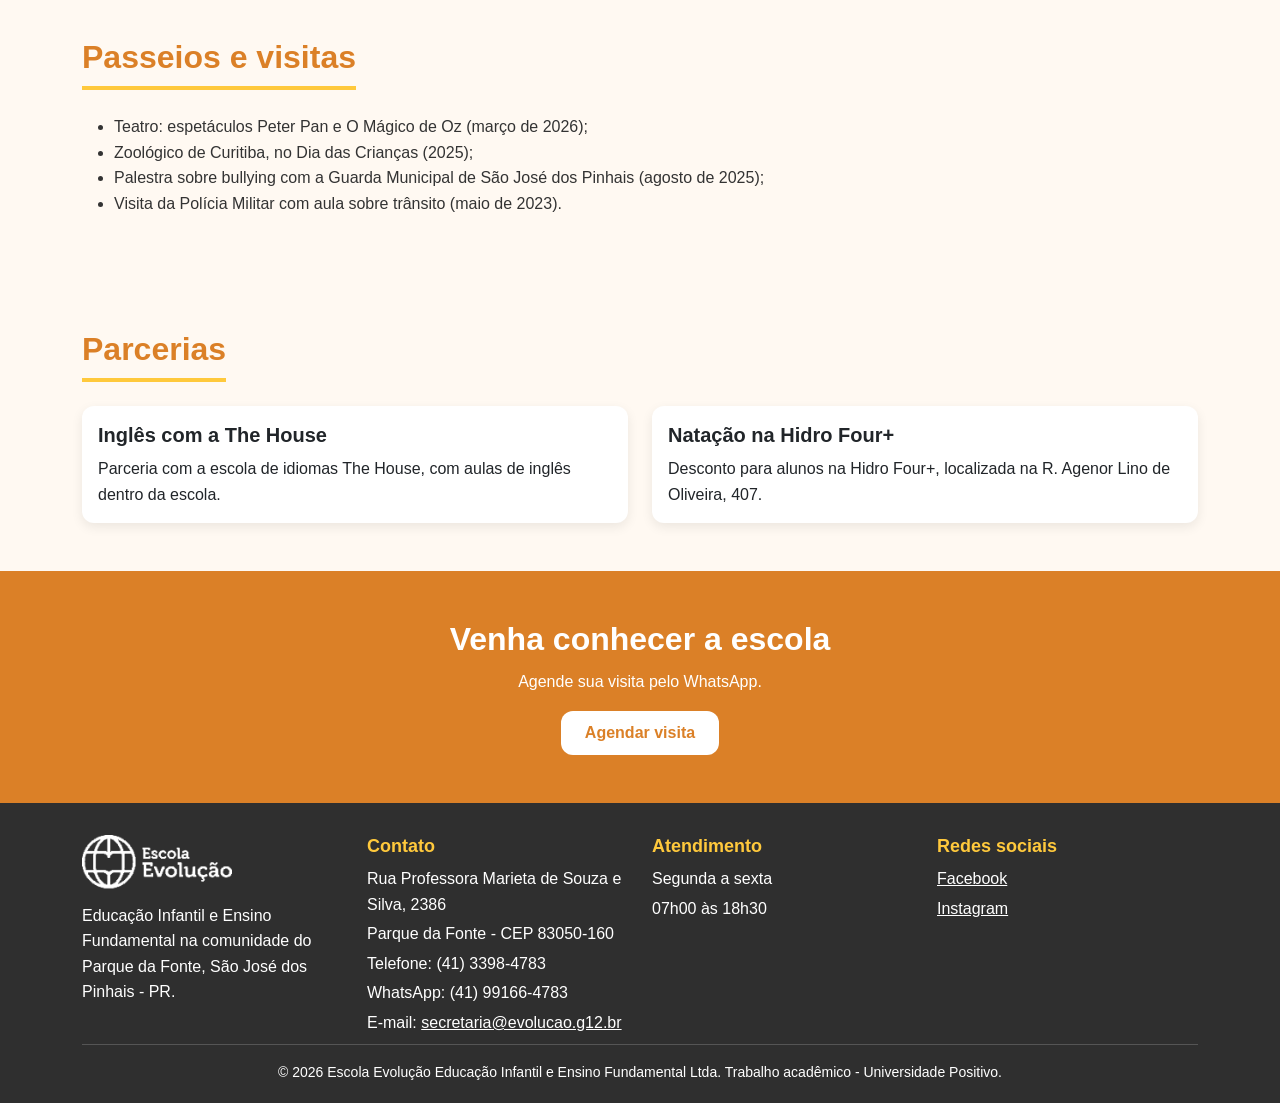
==== commit f27a6916: "Melhoria do menu, retirada da classe MENU-DESTAQUE, que permanecia em uma unica cor." ====
--- a/atividades.html
+++ b/atividades.html
@@ -40,7 +40,7 @@
                         <li class="nav-item"><a class="nav-link menu-link" href="estrutura.html">Estrutura</a></li>
                         <li class="nav-item"><a class="nav-link menu-link" href="eventos.html">Eventos</a></li>
                         <li class="nav-item"><a class="nav-link menu-link" href="multimidia.html">Multimídia</a></li>
-                        <li class="nav-item"><a class="nav-link menu-link menu-destaque" href="matriculas.html">Matrículas</a></li>
+                        <li class="nav-item"><a class="nav-link menu-link" href="matriculas.html">Matrículas</a></li>
                         <li class="nav-item"><a class="nav-link menu-link" href="contato.html">Contato</a></li>
                         <li class="nav-item"><a class="nav-link menu-link" href="https://www.facebook.com/evolucaosjp" target="_blank">Facebook</a></li>
                     </ul>
--- a/css/style.css
+++ b/css/style.css
@@ -188,12 +188,8 @@
     gap: 4px;
 }
 
-.menu-link.menu-destaque {
-    background-color: var(--cor-principal);
-    color: var(--cor-branca);
-}
-
-.menu-link.menu-destaque:hover {
+
+.menu-link:hover {
     background-color: var(--cor-principal-escura);
 }
 
